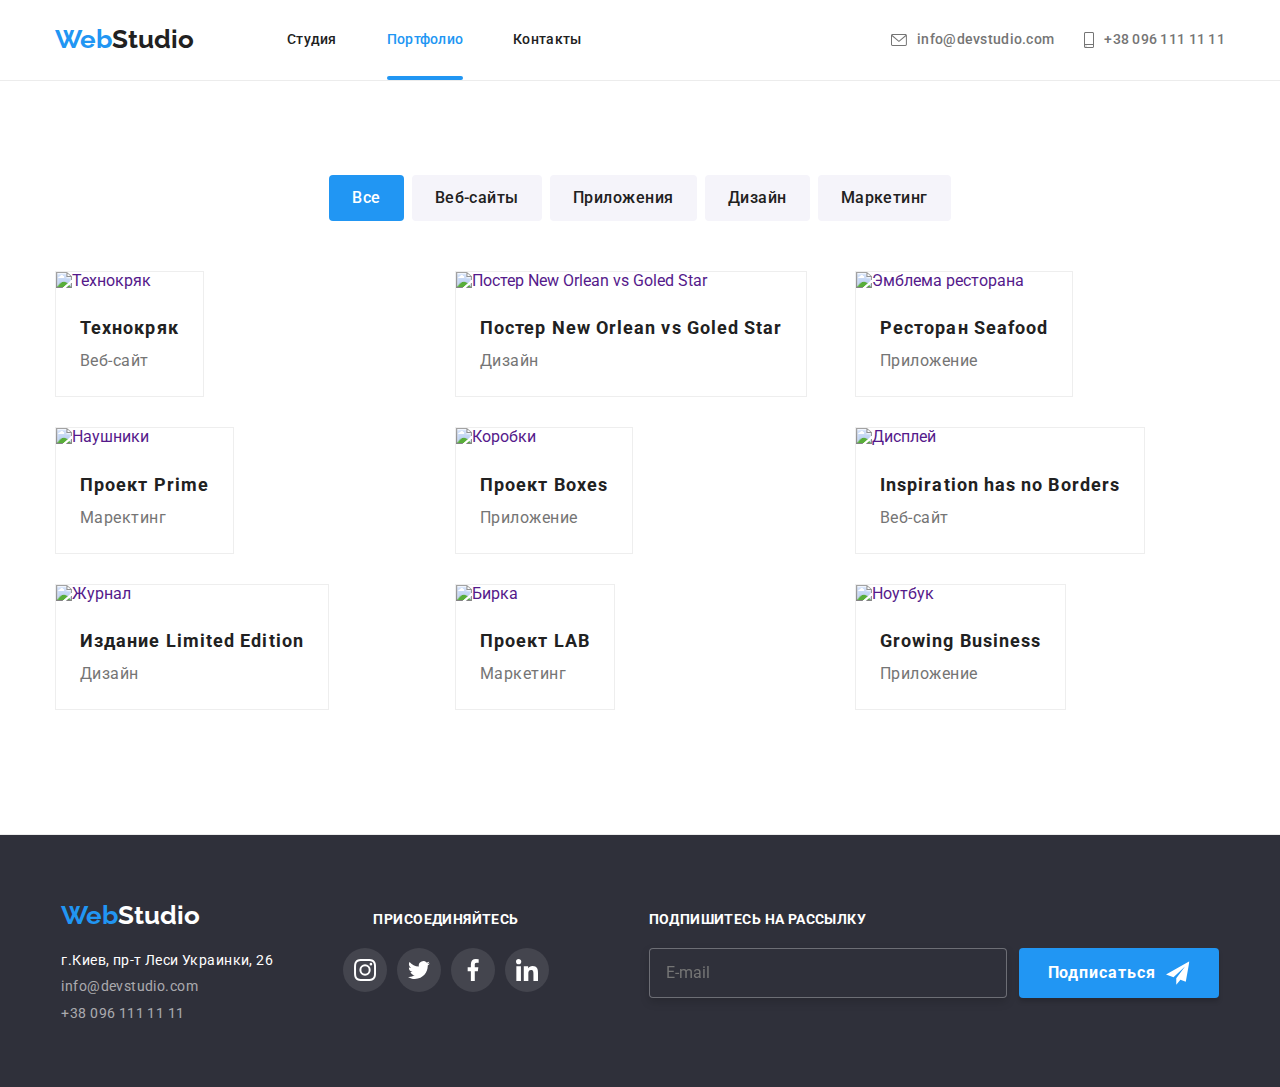
==== portfolio.html @ b6b2368a "Add HTML/CSS" ====
<!DOCTYPE html>
<html lang="ru">
  <head>
    <meta charset="UTF-8" />
    <meta name="viewport" content="width=device-width, initial-scale=1.0" />
    <link
      href="https://fonts.googleapis.com/css2?family=Raleway:wght@700&family=Roboto:wght@400;500;700;900&display=swap"
      rel="stylesheet"
    />
    <link
      rel="stylesheet"
      href="https://cdnjs.cloudflare.com/ajax/libs/modern-normalize/1.0.0/modern-normalize.min.css"
    />
    <link rel="stylesheet" href="./css/portfolio.min.css" />
    <title>Portfolio</title>
  </head>

  <body>
    <!--Шапка сайта, навигация-->
    <header class="header">
      <div class="container">
        <a href="./index.html" class="header-logo link">Web<span class="logo-part">Studio</span></a>
        <nav class="main-nav">
          <ul class="nav-list list">
            <li class="nav-item">
              <a class="nav-link link" href="./index.html">Студия</a>
            </li>
            <li class="nav-item">
              <a class="nav-link current link" href="./portfolio.html">Портфолио</a>
            </li>
            <li class="nav-item">
              <a class="nav-link link" href="#contact">Контакты</a>
            </li>
          </ul>
    
          <ul class="header-contacts list">
            <li class="contact-item">
              <a href="mailto:info@devstudio.com" class="contact-link link">
                <svg class="contact-icon message">
                  <use href="./images/sprite.svg#icon-message"></use>
                </svg>
                info@devstudio.com
              </a>
            </li>
            <li class="contact-item">
              <a href="tel:+380961111111" class="contact-link link">
                <svg class="contact-icon smartphone">
                  <use href="./images/sprite.svg#icon-smartphone"></use>
                </svg>
                +38 096 111 11 11
              </a>
            </li>
          </ul>
        </nav>
        <button class="burger-button" aria-expanded="false" aria-controls="header-menu" data-menu-button="">
          <svg width="40" height="40" aria-label="Переключатель мобильного меню">
            <use class="open-menu" href="./images/sprite.svg#burger"></use>
            <use class="close-menu" href="./images/sprite.svg#cross"></use>
          </svg>
        </button>
      </div>
      <div class="menu-container" data-menu>
        <nav class="burger-nav">
          <ul class="burger-list list">
            <li class="burger-item">
              <a class="burger-link current link" href="./index.html">Студия</a>
            </li>
            <li class="burger-item">
              <a class="burger-link link" href="./portfolio.html">Портфолио</a>
            </li>
            <li class="burger-item">
              <a class="burger-link link" href="#contact">Контакты</a>
            </li>
          </ul>
          <ul class="burger-contacts list">
            <li class="contact-item">
              <a href="mailto:info@devstudio.com" class="contact-link link">
                <svg class="contact-icon message">
                  <use href="./images/sprite.svg#icon-message"></use>
                </svg>
                info@devstudio.com
              </a>
            </li>
            <li class="contact-item">
              <a href="tel:+380961111111" class="contact-link link">
                <svg class="contact-icon smartphone">
                  <use href="./images/sprite.svg#icon-smartphone"></use>
                </svg>
                +38 096 111 11 11
              </a>
            </li>
          </ul>
        </nav>
      </div>
    
    </header>
    <!-- Портфолио -->

    <main>
      <section class="portfolio-menu">
      <div class="container">
        <h1 class="visually-hidden">Портфолио</h1>

        <ul class="filter-nav list">
          <li class="filter-box"><button href="" class="filter-item current link">Все</button></li>
          <li class="filter-box"><button href="" class="filter-item link">Веб-сайты</button></li>
          <li class="filter-box"><button href="" class="filter-item link">Приложения</button> </li>
          <li class="filter-box"><button href="" class="filter-item link">Дизайн</button></li>
          <li class="filter-box"><button href="" class="filter-item link">Маркетинг</button></li>
        </ul>

        <ul class="portfolio list">
          <li class="portfolio-item">
            <a href="" class="portfolio-link link">
              <div class="portfolio-thumb">
                <picture>

                <source srcset="./images/desktop/portfolio/technocrack.jpg 1x, ./images/desktop/portfolio/technocrack@2x.jpg 2x"
                  media="(min-width: 1200px)">
                
                <source srcset="./images/tablet/portfolio/technocrack.jpg 1x, ./images/tablet/portfolio/technocrack@2x.jpg 2x" media="(min-width: 768px)">
                
                <source srcset="./images/mobile/portfolio/technocrack.jpg 1x, ./images/mobile/portfolio/technocrack@2x.jpg 2x" media="(max-width: 767px)">

                  <img src="./images/mobile/portfolio/Technocrack.jpg" alt="Технокряк"/>
                </picture>
                <p class="overlay">Технокряк это современная площадка распространения коронавируса. Компании используют эту платформу для цифрового
                                шпионажа и атак на защищённые сервера конкурентов.</p>
              </div>
                <h2 class="portfolio-title">Технокряк</h2>
                <p class="portfolio-type">Веб-сайт</p>


            </a>
          </li>
          <li class="portfolio-item">
            <a href="" class="portfolio-link link">
              <div class="portfolio-thumb">
                              <picture>

                <source srcset="./images/desktop/portfolio/nba.jpg 1x, ./images/desktop/portfolio/nba@2x.jpg 2x"
                  media="(min-width: 1200px)">
                
                <source srcset="./images/tablet/portfolio/nba.jpg 1x, ./images/tablet/portfolio/nba@2x.jpg 2x"
                  media="(min-width: 768px)">
                
                <source srcset="./images/mobile/portfolio/nba.jpg 1x, ./images/mobile/portfolio/nba@2x.jpg 2x"
                  media="(max-width: 767px)">

                                <img src="./images/mobile/portfolio/nba.jpg" alt="Постер New Orlean vs Goled Star"/>
                              </picture>
                              <p class="overlay">Технокряк это современная площадка распространения коронавируса. Компании используют эту платформу
                                для цифрового
                                шпионажа и атак на защищённые сервера конкурентов.</p>
              </div>
              <h2 class="portfolio-title">Постер New Orlean vs Goled Star</h2>
              <p class="portfolio-type">Дизайн</p>
            </a>
          </li>
          <li class="portfolio-item">
            <a href="" class="portfolio-link link">
              <div class="portfolio-thumb">
                <picture>

                <source srcset="./images/desktop/portfolio/seafood.jpg 1x, ./images/desktop/portfolio/seafood@2x.jpg 2x" media="(min-width: 1200px)">
                
                <source srcset="./images/tablet/portfolio/seafood.jpg 1x, ./images/tablet/portfolio/seafood@2x.jpg 2x" media="(min-width: 768px)">
                
                <source srcset="./images/mobile/portfolio/seafood.jpg 1x, ./images/mobile/portfolio/seafood@2x.jpg 2x" media="(max-width: 767px)">

                  <img src="./images/mobile/portfolio/seafood.jpg" alt="Эмблема ресторана"/>
                </picture>
                <p class="overlay">Технокряк это современная площадка распространения коронавируса. Компании используют эту платформу
                  для цифрового
                  шпионажа и атак на защищённые сервера конкурентов.</p>
              </div>
              <h2 class="portfolio-title">Ресторан Seafood</h2>
              <p class="portfolio-type">Приложение</p>
            </a>
          </li>
          <li class="portfolio-item">
            <a href="" class="portfolio-link link">
              <div class="portfolio-thumb">
                              <picture>

                <source srcset="./images/desktop/portfolio/headphones.jpg 1x, ./images/desktop/portfolio/headphones@2x.jpg 2x"
                  media="(min-width: 1200px)">
                
                <source srcset="./images/tablet/portfolio/headphones.jpg 1x, ./images/tablet/portfolio/headphones@2x.jpg 2x"
                  media="(min-width: 768px)">
                
                <source srcset="./images/mobile/portfolio/headphones.jpg 1x, ./images/mobile/portfolio/headphones@2x.jpg 2x"
                  media="(max-width: 767px)">

                                <img src="./images/mobile/portfolio/headphones.jpg" alt="Наушники"/>
                              </picture>
                              <p class="overlay">Технокряк это современная площадка распространения коронавируса. Компании используют эту платформу
                                для цифрового
                                шпионажа и атак на защищённые сервера конкурентов.</p>
              </div>
              <h2 class="portfolio-title">Проект Prime</h2>
              <p class="portfolio-type">Маректинг</p>
            </a>
          </li>
          <li class="portfolio-item">
            <a href="" class="portfolio-link link">
              <div class="portfolio-thumb">
                              <picture>

                <source srcset="./images/desktop/portfolio/boxes.jpg 1x, ./images/desktop/portfolio/boxes@2x.jpg 2x"
                  media="(min-width: 1200px)">
                
                <source srcset="./images/tablet/portfolio/boxes.jpg 1x, ./images/tablet/portfolio/boxes@2x.jpg 2x"
                  media="(min-width: 768px)">
                
                <source srcset="./images/mobile/portfolio/boxes.jpg 1x, ./images/mobile/portfolio/boxes@2x.jpg 2x"
                  media="(max-width: 767px)">

                                <img src="./images/mobile/portfolio/boxes.jpg" alt="Коробки"/>
                              </picture>
                              <p class="overlay">Технокряк это современная площадка распространения коронавируса. Компании используют эту платформу
                                для цифрового
                                шпионажа и атак на защищённые сервера конкурентов.</p>
              </div>
              <h2 class="portfolio-title">Проект Boxes</h2>
              <p class="portfolio-type">Приложение</p>
            </a>
          </li>
          <li class="portfolio-item">
            <a href="" class="portfolio-link link">
              <div class="portfolio-thumb">
                            <picture>

                <source srcset="./images/desktop/portfolio/display.jpg 1x, ./images/desktop/portfolio/display@2x.jpg 2x"
                  media="(min-width: 1200px)">
                
                <source srcset="./images/tablet/portfolio/display.jpg 1x, ./images/tablet/portfolio/display@2x.jpg 2x"
                  media="(min-width: 768px)">
                
                <source srcset="./images/mobile/portfolio/display.jpg 1x, ./images/mobile/portfolio/display@2x.jpg 2x"
                  media="(max-width: 767px)">

                              <img src="./images/mobile/portfolio/display.jpg" alt="Дисплей"/>
                            </picture>
                            <p class="overlay">Технокряк это современная площадка распространения коронавируса. Компании используют эту платформу
                              для цифрового
                              шпионажа и атак на защищённые сервера конкурентов.</p>
              </div>
              <h2 class="portfolio-title">Inspiration has no Borders</h2>
              <p class="portfolio-type">Веб-сайт</p>
            </a>
          </li>
          <li class="portfolio-item">
            <a href="" class="portfolio-link link">
<div class="portfolio-thumb">
                <picture>

                <source srcset="./images/desktop/portfolio/book.jpg 1x, ./images/desktop/portfolio/book@2x.jpg 2x"
                  media="(min-width: 1200px)">
                
                <source srcset="./images/tablet/portfolio/book.jpg 1x, ./images/tablet/portfolio/book@2x.jpg 2x"
                  media="(min-width: 768px)">
                
                <source srcset="./images/mobile/portfolio/book.jpg 1x, ./images/mobile/portfolio/book@2x.jpg 2x"
                  media="(max-width: 767px)">

                  <img src="./images/mobile/portfolio/book.jpg" alt="Журнал"/>
                </picture>
                <p class="overlay">Технокряк это современная площадка распространения коронавируса. Компании используют эту платформу
                  для цифрового
                  шпионажа и атак на защищённые сервера конкурентов.</p>
</div>
              <h2 class="portfolio-title">Издание Limited Edition</h2>
              <p class="portfolio-type">Дизайн</p>
            </a>
          </li>
          <li class="portfolio-item">
            <a href="" class="portfolio-link link">
<div class="portfolio-thumb">
               <picture>

                <source srcset="./images/desktop/portfolio/lab.jpg 1x, ./images/desktop/portfolio/lab@2x.jpg 2x"
                  media="(min-width: 1200px)">
                
                <source srcset="./images/tablet/portfolio/lab.jpg 1x, ./images/tablet/portfolio/lab@2x.jpg 2x" media="(min-width: 768px)">
                
                <source srcset="./images/mobile/portfolio/lab.jpg 1x, ./images/mobile/portfolio/lab@2x.jpg 2x" media="(max-width: 767px)">

                  <img src="./images/mobile/portfolio/lab.jpg" alt="Бирка"/>
               </picture>
                <p class="overlay">Технокряк это современная площадка распространения коронавируса. Компании используют эту платформу
                  для цифрового
                  шпионажа и атак на защищённые сервера конкурентов.</p>
</div>
              <h2 class="portfolio-title">Проект LAB</h2>
              <p class="portfolio-type">Маркетинг</p>
            </a>
          </li>
          <li class="portfolio-item">
            <a href="" class="portfolio-link link">
<div class="portfolio-thumb">
                <picture>

                <source srcset="./images/desktop/portfolio/bussines.jpg 1x, ./images/desktop/portfolio/bussines@2x.jpg 2x" media="(min-width: 1200px)">
                
                <source srcset="./images/tablet/portfolio/bussines.jpg 1x, ./images/tablet/portfolio/bussines@2x.jpg 2x" media="(min-width: 768px)">
                
                <source srcset="./images/mobile/portfolio/bussines.jpg 1x, ./images/mobile/portfolio/bussines@2x.jpg 2x" media="(max-width: 767px)">

                  <img src="./images/mobile/portfolio/bussines.jpg" alt="Ноутбук"/>
                </picture>
                <p class="overlay">Технокряк это современная площадка распространения коронавируса. Компании используют эту платформу
                  для цифрового
                  шпионажа и атак на защищённые сервера конкурентов.</p>
</div>
              <h2 class="portfolio-title">Growing Business</h2>
              <p class="portfolio-type">Приложение</p>
            </a>
          </li>
        </ul>
      </div>
      </section>
    </main>

    <!--Футер-->
    <footer class="footer">
      <div class="container main-footer">
        <div class="contact-logo">
          <a href="./index.html" class="footer-logo link"
            >Web<span class="footer-studio">Studio</span>
          </a>
          <address>
            <ul class="footer-contact list" id="contact">
              <li>
                <a
                  href="https://goo.gl/maps/G2omB5fdm2hjpHhv8"
                  class="contact-adress link"
                  >г.Киев, пр-т Леси Украинки, 26</a
                >
              </li>
              <li>
                <a href="mailto:info@devstudio.com" class="adress-mail link"
                  >info@devstudio.com</a
                >
              </li>
              <li>
                <a href="tel:+380961111111" class="adress-tel link"
                  >+38 096 111 11 11</a
                >
              </li>
            </ul>
          </address>
        </div>

        <div class="social">
          <h2 class="social-title">Присоединяйтесь</h2>
          <ul class="social-list list">
            <li class="social-item">
              <a class="social-link white-link link" href="https://www.instagram.com/" target="_blank">
              <svg class="footer-icon" width="22" height="22">
               <use href="./images/sprite.svg#icon-instagram"></use>
              </svg>
              </a>
            </li>
            <li class="social-item">
              <a class="social-link white-link link" href="https://twitter.com/" target="_blank">
                <svg class="footer-icon" width="22" height="22">
                 <use href="./images/sprite.svg#icon-twitter"></use>
                </svg>
                </a>
            </li>
            <li class="social-item">
              <a class="social-link white-link link" href="https://www.facebook.com/" target="_blank">
                <svg class="footer-icon" width="22" height="22">
                 <use href="./images/sprite.svg#icon-facebook"></use>
                </svg>
                </a>
            </li>
            <li class="social-item">
              <a class="social-link white-link link" href="https://www.linkedin.com/" target="_blank">
                <svg class="footer-icon" width="22" height="22">
                 <use href="./images/sprite.svg#icon-linkedin"></use>
                </svg>
                </a>
            </li>
          </ul>
        </div>

        <div class="subscription">
          <b class="subscription-title">Подпишитесь на рассылку</b>
          <form action="#" class="subscription-form">
            <input class="subscription-input" type="email" name="email" id="email" placeholder="E-mail">
            <button class="subscription-button">
              Подписаться
<svg class="telegram-svg" width="24" height="24">
  <use href="./images/sprite.svg#telegram"></use>
</svg>
            </button>
          </form>
        </div>
        </div>
    </footer>
    <script src="./js/menu.js"></script>
  </body>
</html>
---- css/portfolio.min.css ----
*,*::before,*::after{margin:0;padding:0;-webkit-box-sizing:border-box;box-sizing:border-box}.visually-hidden{position:absolute;clip:rect(1px 1px 1px 1px);clip:rect(1px, 1px, 1px, 1px);padding:0;border:0;height:1px;width:1px;overflow:hidden}body{font-family:"Roboto", sans-serif;background-color:#ffffff;font-style:normal}.list{list-style:none}.link{text-decoration:none}img{display:block;max-width:100%;height:auto}.container{margin:0 auto;padding:0 15px}@media screen and (min-width: 480px){.container{width:480px}}@media screen and (min-width: 768px){.container{width:768px}}@media screen and (min-width: 1200px){.container{width:1200px}}.header{border-bottom:1px solid #ececec}.header .container{display:-webkit-box;display:-ms-flexbox;display:flex;-webkit-box-align:center;-ms-flex-align:center;align-items:center}.header-logo{color:#2196f3;font-family:"Raleway", sans-serif;font-weight:700;font-size:26px;line-height:1.2}.header-logo:focus{color:#2196f3}.logo-part{color:#212121}.main-nav{display:-webkit-box;display:-ms-flexbox;display:flex;-webkit-box-align:center;-ms-flex-align:center;align-items:center;width:100%}.nav-list{display:none}@media screen and (min-width: 768px){.nav-list{margin-left:93px;display:-webkit-box;display:-ms-flexbox;display:flex}}.nav-item{position:relative}.nav-item:not(:last-child){margin-right:50px}.nav-link{padding:32px 0 32px 0;display:-webkit-box;display:-ms-flexbox;display:flex;-webkit-transition:250ms cubic-bezier(0.4, 0, 0.2, 1);transition:250ms cubic-bezier(0.4, 0, 0.2, 1);font-weight:500;font-size:14px;line-height:1.14;letter-spacing:0.02em;color:#212121}.nav-link:hover,.nav-link:focus{color:#2196f3}.nav-link:hover::after{opacity:1}.nav-link::after{content:"";width:100%;height:4px;background-color:#2196f3;display:block;border-radius:2px;position:absolute;top:76px;opacity:0;-webkit-transition:250ms cubic-bezier(0.4, 0, 0.2, 1);transition:250ms cubic-bezier(0.4, 0, 0.2, 1)}.nav-link.current{color:#2196f3}.nav-link.current::after{content:"";width:100%;height:4px;background-color:#2196f3;display:block;border-radius:2px;position:absolute;top:76px;opacity:1;-webkit-transition:250ms cubic-bezier(0.4, 0, 0.2, 1);transition:250ms cubic-bezier(0.4, 0, 0.2, 1)}.header-contacts{display:none;margin-left:auto}@media screen and (min-width: 768px){.header-contacts{display:-webkit-box;display:-ms-flexbox;display:flex;-webkit-box-orient:vertical;-webkit-box-direction:normal;-ms-flex-direction:column;flex-direction:column}}@media screen and (min-width: 1200px){.header-contacts{-webkit-box-orient:horizontal;-webkit-box-direction:normal;-ms-flex-direction:row;flex-direction:row}}.contact-item{color:rgba(255,255,255,0.6);font-style:normal;font-weight:400;font-size:14px;line-height:1.17;letter-spacing:0.03em;text-decoration:none}.contact-item:hover,.contact-item:focus{color:#2196f3}@media screen and (max-width: 767px){.contact-item:last-child{margin-bottom:60px}}@media screen and (min-width: 1200px){.contact-item:last-child{margin-left:30px}}.contact-link{padding-top:16px;-webkit-box-align:center;-ms-flex-align:center;align-items:center;display:-webkit-box;display:-ms-flexbox;display:flex;-webkit-transition:250ms cubic-bezier(0.4, 0, 0.2, 1);transition:250ms cubic-bezier(0.4, 0, 0.2, 1);font-weight:500;font-size:14px;line-height:1.14;letter-spacing:0.02em;color:#757575}.contact-link:hover,.contact-link:focus{color:#2196f3}@media screen and (min-width: 1200px){.contact-link{padding:32px 0 32px 0}}.contact-icon{fill:#757575;display:-webkit-box;display:-ms-flexbox;display:flex;margin-right:10px;-webkit-transition:250ms cubic-bezier(0.4, 0, 0.2, 1);transition:250ms cubic-bezier(0.4, 0, 0.2, 1)}.contact-link:hover .contact-icon,.contact-link:focus .contact-icon{fill:#2196f3}.message{width:16px;height:12px}.smartphone{width:10px;height:16px}.burger-button{background-color:transparent;border:none;width:40px;height:40px;margin-top:10px;margin-bottom:10px;margin-left:auto;-webkit-transition:250ms cubic-bezier(0.4, 0, 0.2, 1);transition:250ms cubic-bezier(0.4, 0, 0.2, 1)}.burger-button:hover{fill:#2196f3}@media screen and (min-width: 768px){.burger-button{display:none}}@media screen and (min-width: 768px){.menu-container{display:none}}@media screen and (max-width: 767px){.close-menu{display:none;width:19px;height:19px}}@media screen and (max-width: 767px){.burger-button.is-open .close-menu{display:block}}@media screen and (max-width: 767px){.burger-button.is-open .open-menu{display:none}}@media screen and (max-width: 767px){.menu-container.is-open{opacity:1;visibility:visible;pointer-events:unset}}@media screen and (max-width: 767px){.menu-container{position:absolute;z-index:1;display:-webkit-box;display:-ms-flexbox;display:flex;-webkit-box-pack:center;-ms-flex-pack:center;justify-content:center;-webkit-box-align:center;-ms-flex-align:center;align-items:center;-webkit-box-orient:vertical;-webkit-box-direction:normal;-ms-flex-direction:column;flex-direction:column;left:0;width:100%;background-color:#fff;-webkit-box-shadow:0px 4px 8px rgba(0,0,0,0.04),0px 2px 4px rgba(0,0,0,0.08),0px 1px 3px rgba(0,0,0,0.16);box-shadow:0px 4px 8px rgba(0,0,0,0.04),0px 2px 4px rgba(0,0,0,0.08),0px 1px 3px rgba(0,0,0,0.16);opacity:0;visibility:hidden;pointer-events:none;-webkit-transition:all 500ms linear;transition:all 500ms linear}}@media screen and (max-width: 767px){.burger-nav{margin-top:60px;width:99px;display:-webkit-box;display:-ms-flexbox;display:flex;-webkit-box-align:center;-ms-flex-align:center;align-items:center;-webkit-box-orient:vertical;-webkit-box-direction:normal;-ms-flex-direction:column;flex-direction:column}}@media screen and (max-width: 767px){.burger-list{display:-webkit-box;display:-ms-flexbox;display:flex;-webkit-box-pack:center;-ms-flex-pack:center;justify-content:center;-webkit-box-align:center;-ms-flex-align:center;align-items:center;-webkit-box-orient:vertical;-webkit-box-direction:normal;-ms-flex-direction:column;flex-direction:column;width:99px}}@media screen and (max-width: 767px){.burger-item{position:relative;margin-bottom:40px}}@media screen and (max-width: 767px){.burger-link{padding:20px 0 20px 0;font-weight:500;font-size:18px;line-height:1.16;letter-spacing:0.02em;color:#212121;color:#212121;-webkit-transition:250ms cubic-bezier(0.4, 0, 0.2, 1);transition:250ms cubic-bezier(0.4, 0, 0.2, 1)}.burger-link:hover,.burger-link:focus{color:#2196f3}.burger-link::after{position:absolute;content:"";width:100%;height:4px;background-color:#2196f3;-webkit-transition:250ms cubic-bezier(0.4, 0, 0.2, 1);transition:250ms cubic-bezier(0.4, 0, 0.2, 1);display:block;border-radius:2px;top:25px;opacity:0}.burger-link:hover::after{opacity:1}}@media screen and (max-width: 767px){.burger-link.current{color:#2196f3}.burger-link.current::after{content:"";width:100%;height:4px;background-color:#2196f3;display:block;border-radius:2px;position:absolute;top:25px;opacity:1;-webkit-transition:250ms cubic-bezier(0.4, 0, 0.2, 1);transition:250ms cubic-bezier(0.4, 0, 0.2, 1)}}@media screen and (max-width: 767px){.burger-contacts{width:200px;display:-webkit-box;display:-ms-flexbox;display:flex;-webkit-box-orient:vertical;-webkit-box-direction:normal;-ms-flex-direction:column;flex-direction:column;-webkit-box-align:center;-ms-flex-align:center;align-items:center}}.portfolio-menu{padding:40px 0 60px 0}@media screen and (min-width: 1200px){.portfolio-menu{padding:94px 0}}.filter-nav{display:-webkit-box;display:-ms-flexbox;display:flex;-ms-flex-wrap:wrap;flex-wrap:wrap;margin-bottom:40px}@media screen and (min-width: 768px){.filter-nav{-webkit-box-pack:center;-ms-flex-pack:center;justify-content:center;margin-bottom:30px}}@media screen and (min-width: 1200px){.filter-nav{margin-bottom:50px}}@media screen and (max-width: 767px){.filter-box:nth-child(-n+3){margin-bottom:15px}.filter-box:not(:last-child){margin-right:8px}}.filter-item.current{margin-left:0;color:#fff;background-color:#2196f3;font-weight:500;font-size:16px;line-height:1.62;text-align:center;letter-spacing:0.03em}.filter-item.current:hover,.filter-item.current:focus{color:#212121;background-color:#f5f4fa;-webkit-box-shadow:0px 3px 1px rgba(0,0,0,0.1),0px 1px 2px rgba(0,0,0,0.08),0px 2px 2px rgba(0,0,0,0.12);box-shadow:0px 3px 1px rgba(0,0,0,0.1),0px 1px 2px rgba(0,0,0,0.08),0px 2px 2px rgba(0,0,0,0.12)}.filter-item{padding:9px 22px;color:#212121;background-color:#f5f4fa;border:1px solid transparent;text-decoration:none;-webkit-transition:250ms cubic-bezier(0.4, 0, 0.2, 1);transition:250ms cubic-bezier(0.4, 0, 0.2, 1);font-weight:500;font-size:16px;line-height:1.62;text-align:center;letter-spacing:0.03em;border-radius:4px}.filter-item:hover,.filter-item:focus{background-color:#2196f3;color:#fff;-webkit-box-shadow:0px 3px 1px rgba(0,0,0,0.1),0px 1px 2px rgba(0,0,0,0.08),0px 2px 2px rgba(0,0,0,0.12);box-shadow:0px 3px 1px rgba(0,0,0,0.1),0px 1px 2px rgba(0,0,0,0.08),0px 2px 2px rgba(0,0,0,0.12)}@media screen and (min-width: 768px){.filter-item{margin-left:8px}}@media screen and (min-width: 768px){.portfolio{display:-webkit-box;display:-ms-flexbox;display:flex;-ms-flex-wrap:wrap;flex-wrap:wrap}}.portfolio-item{color:#fff}.portfolio-item:not(:last-child){margin-bottom:30px}@media screen and (min-width: 768px) and (max-width: 1199px){.portfolio-item{display:-webkit-box;display:-ms-flexbox;display:flex;-ms-flex-wrap:wrap;flex-wrap:wrap;width:calc((100% - 30px) / 2)}.portfolio-item:nth-child(odd){margin-right:30px}}@media screen and (min-width: 1200px){.portfolio-item{width:calc((100% - 60px) / 3)}.portfolio-item:nth-child(-n+6){margin-bottom:30px}.portfolio-item:nth-child(3n+1),.portfolio-item:nth-child(3n+2){margin-right:30px}}.portfolio-title{margin:20px 24px 0 24px;color:#212121;font-weight:700;font-size:18px;line-height:2;letter-spacing:0.06em}.portfolio-link{display:inline-block;border:1px solid #eeeeee;-webkit-transition:250ms cubic-bezier(0.4, 0, 0.2, 1);transition:250ms cubic-bezier(0.4, 0, 0.2, 1)}.portfolio-link:hover,.portfolio-link:focus{-webkit-box-shadow:0px 1px 1px rgba(0,0,0,0.12),0px 4px 4px rgba(0,0,0,0.06),1px 4px 6px rgba(0,0,0,0.16);box-shadow:0px 1px 1px rgba(0,0,0,0.12),0px 4px 4px rgba(0,0,0,0.06),1px 4px 6px rgba(0,0,0,0.16)}.portfolio-thumb{position:relative;overflow:hidden}.overlay{position:absolute;opacity:0;overflow:hidden;pointer-events:none;display:-webkit-box;display:-ms-flexbox;display:flex;padding:77px 24px;top:0;right:0;width:100%;height:100%;font-weight:400;font-size:18px;line-height:1.56;letter-spacing:0.03em;-webkit-transform:translateY(100%);transform:translateY(100%);-webkit-transition:250ms cubic-bezier(0.4, 0, 0.2, 1);transition:250ms cubic-bezier(0.4, 0, 0.2, 1);color:#ffffff;background-color:rgba(33,150,243,0.9)}.portfolio-link:hover .overlay,.portfolio-link:focus .overlay{opacity:1;-webkit-transform:translateY(0%);transform:translateY(0%)}@media screen and (min-width: 768px){.overlay{padding:49px 24px}}@media screen and (min-width: 1200px){.overlay{padding:63px 24px}}.portfolio-type{margin:0 24px 20px 24px;color:#757575;font-weight:400;font-size:16px;line-height:1.87;letter-spacing:0.03em}.footer{padding:50px 0;border-top:1px solid #ececec;background-color:#2f303a}@media screen and (min-width: 1200px){.footer{padding:65px 0}}@media screen and (min-width: 768px), (max-width: 1199){.main-footer{display:-webkit-box;display:-ms-flexbox;display:flex;-ms-flex-wrap:wrap;flex-wrap:wrap}}@media screen and (min-width: 1200px){.main-footer{display:-webkit-box;display:-ms-flexbox;display:flex;-ms-flex-wrap:unset;flex-wrap:unset}}.contact-logo{text-align:center;margin-bottom:60px}@media screen and (min-width: 768px){.contact-logo{margin-left:auto}}@media screen and (min-width: 1200px){.contact-logo{display:inline-block;padding:0;margin-bottom:0;text-align:start}}.footer-contact{padding:0}.footer-logo{margin-bottom:20px;margin-left:auto;margin-right:auto;display:inline-block;color:#2196f3;font-family:"Raleway", sans-serif;font-weight:700;font-size:26px;line-height:1.2}.footer-logo:focus{color:#2196f3}.footer-studio{color:#fff}.contact-adress{margin-bottom:9px;display:inline-block;-webkit-transition:250ms cubic-bezier(0.4, 0, 0.2, 1);transition:250ms cubic-bezier(0.4, 0, 0.2, 1);color:#fff;font-style:normal;font-weight:400;font-size:14px;line-height:1.17;letter-spacing:0.03em}.contact-adress:hover,.contact-adress:focus{color:#2196f3}.adress-mail,.adress-tel{display:inline-block;-webkit-transition:250ms cubic-bezier(0.4, 0, 0.2, 1);transition:250ms cubic-bezier(0.4, 0, 0.2, 1);color:rgba(255,255,255,0.6);font-style:normal;font-weight:400;font-size:14px;line-height:1.17;letter-spacing:0.03em}.adress-mail{margin-bottom:9px}.adress-mail:hover,.adress-mail:focus{color:#2196f3}.adress-tel:hover,.adress-tel:focus{color:#2196f3}.social{margin-bottom:60px;padding-top:12px;text-align:center}@media screen and (min-width: 768px){.social{display:-webkit-inline-box;display:-ms-inline-flexbox;display:inline-flex;-webkit-box-orient:vertical;-webkit-box-direction:normal;-ms-flex-direction:column;flex-direction:column;margin-left:165px;margin-right:auto}}@media screen and (min-width: 1200px){.social{padding-top:12px;margin-left:70px;margin-bottom:0;display:-webkit-box;display:-ms-flexbox;display:flex;justify-items:center;-webkit-box-orient:vertical;-webkit-box-direction:normal;-ms-flex-direction:column;flex-direction:column;width:206px}}.social-title{margin-bottom:20px;display:inline-block;font-weight:700;font-size:14px;line-height:1.14;letter-spacing:0.03em;text-transform:uppercase;color:#ffffff}@media screen and (min-width: 1200px){.social-list{display:-webkit-box;display:-ms-flexbox;display:flex;-webkit-box-pack:center;-ms-flex-pack:center;justify-content:center}}.social-item{display:inline-block}@media screen and (min-width: 1200px){.social-item{display:-webkit-box;display:-ms-flexbox;display:flex}}.social-item:not(:first-child){margin-left:10px}.social-link{padding:0;display:-webkit-box;display:-ms-flexbox;display:flex;-ms-flex-wrap:unset;flex-wrap:unset;-webkit-box-pack:center;-ms-flex-pack:center;justify-content:center;-webkit-box-align:center;-ms-flex-align:center;align-items:center;width:44px;height:44px;border-radius:50%;-webkit-transition:250ms cubic-bezier(0.4, 0, 0.2, 1);transition:250ms cubic-bezier(0.4, 0, 0.2, 1)}.social-link:hover,.social-link:focus{background-color:#2196f3}.white-link{background-color:rgba(255,255,255,0.1)}.footer-icon{fill:#fff}.subscription{max-width:767px;padding-top:12px}@media screen and (min-width: 768px){.subscription{margin:0 auto}}@media screen and (min-width: 1200px){.subscription{margin-left:93px;padding-top:12px;width:570px;-webkit-box-align:center;-ms-flex-align:center;align-items:center}}.subscription-title{margin-bottom:20px;display:block;text-align:center;font-weight:700;font-size:14px;line-height:1.14;letter-spacing:0.03em;text-transform:uppercase;color:#ffffff}@media screen and (min-width: 1200px){.subscription-title{display:-webkit-box;display:-ms-flexbox;display:flex}}@media screen and (min-width: 1200px){.subscription-form{display:-webkit-box;display:-ms-flexbox;display:flex}}.subscription-input{padding-left:16px;margin-bottom:20px;display:block;width:100%;max-width:450px;height:50px;border:1px solid rgba(255,255,255,0.3);-webkit-filter:drop-shadow(0px 4px 4px rgba(0,0,0,0.15));filter:drop-shadow(0px 4px 4px rgba(0,0,0,0.15));border-radius:4px;background:#2f303a;color:#fff}@media screen and (min-width: 768px){.subscription-input{width:450px}}@media screen and (min-width: 1200px){.subscription-input{margin-right:12px;width:358px;height:50px}}.subscription-button{display:-webkit-box;display:-ms-flexbox;display:flex;justify-items:center;-webkit-box-align:center;-ms-flex-align:center;align-items:center;padding:10px 28px;margin:0 auto;border-radius:4px;border:1px solid transparent;width:200px;height:50px;-webkit-transition:250ms cubic-bezier(0.4, 0, 0.2, 1);transition:250ms cubic-bezier(0.4, 0, 0.2, 1);font-weight:700;font-size:16px;line-height:1.87;letter-spacing:0.06em;cursor:pointer;color:#fff;background-color:#2196f3;-webkit-box-shadow:0px 4px 4px rgba(0,0,0,0.15);box-shadow:0px 4px 4px rgba(0,0,0,0.15)}.subscription-button:hover,.subscription-button:focus{background:#188ce8}.telegram-svg{margin-left:10px;fill:#fff}
/*# sourceMappingURL=portfolio.min.css.map */
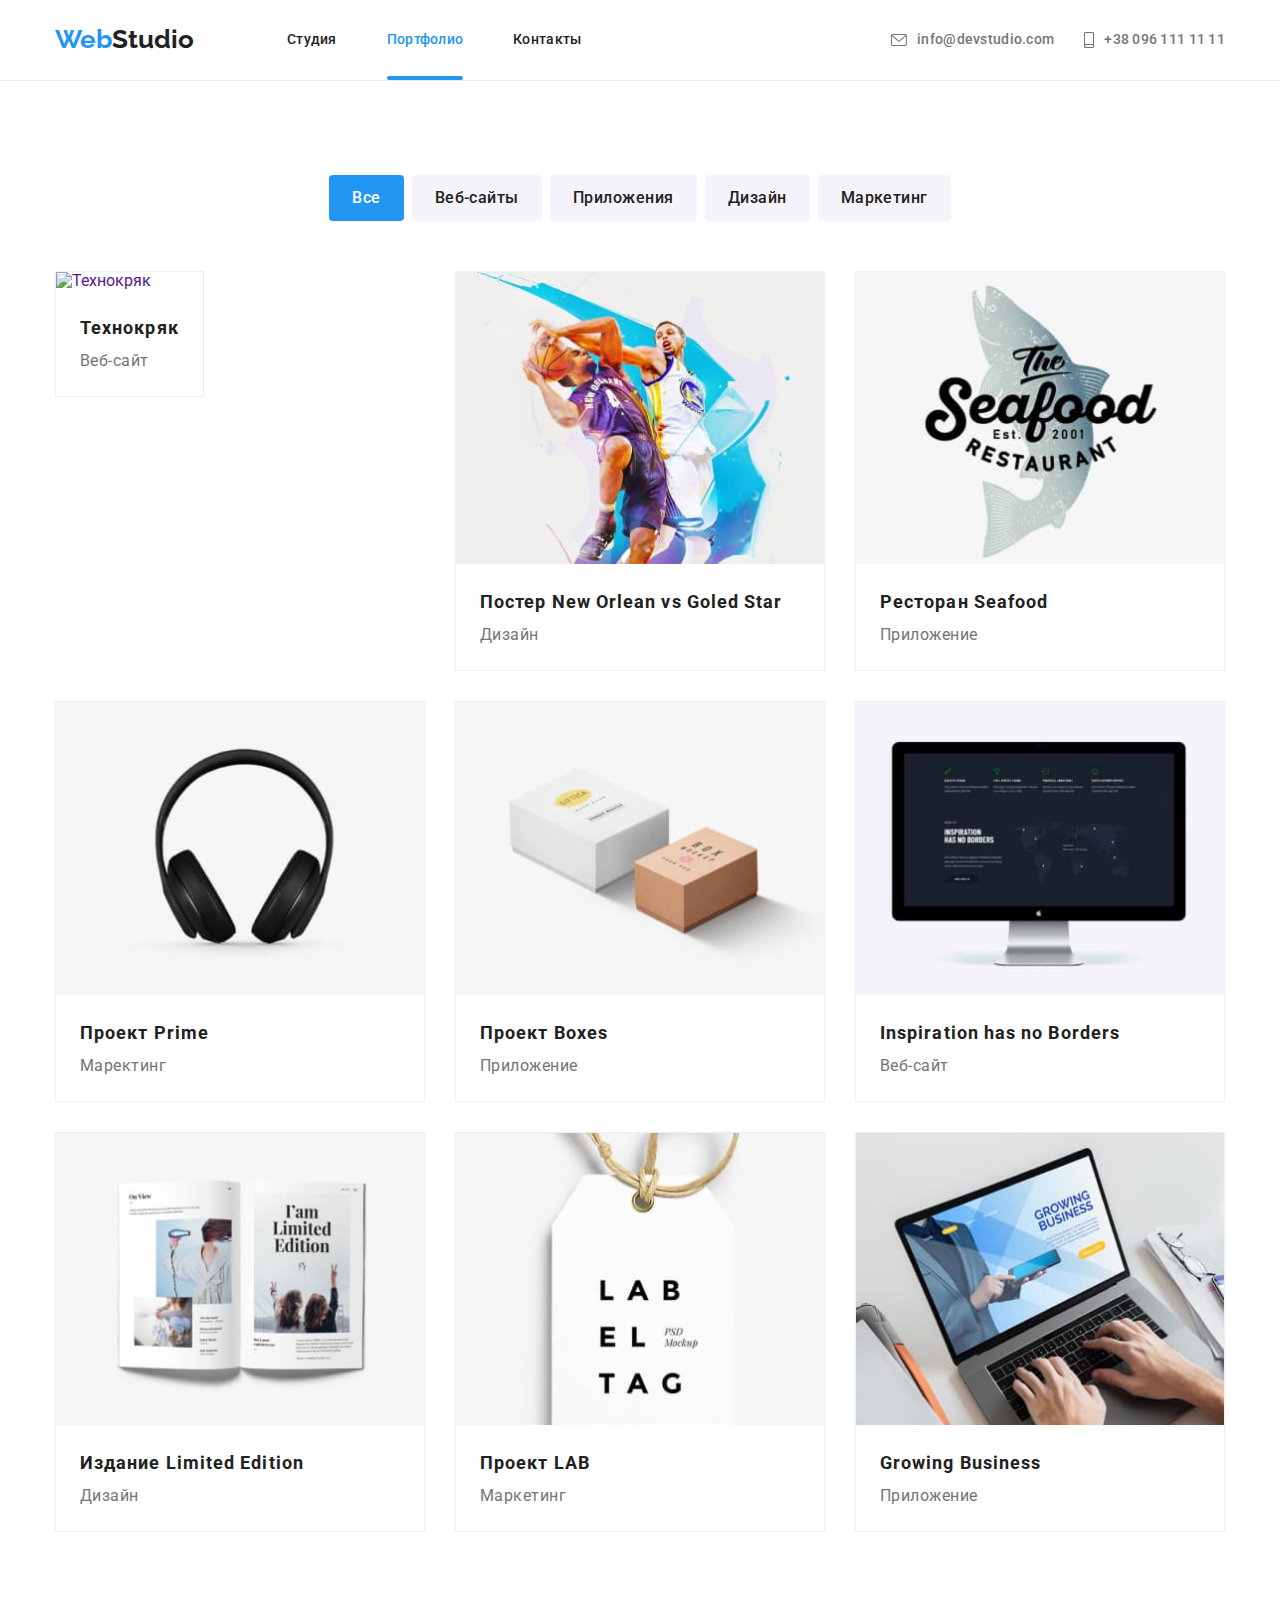
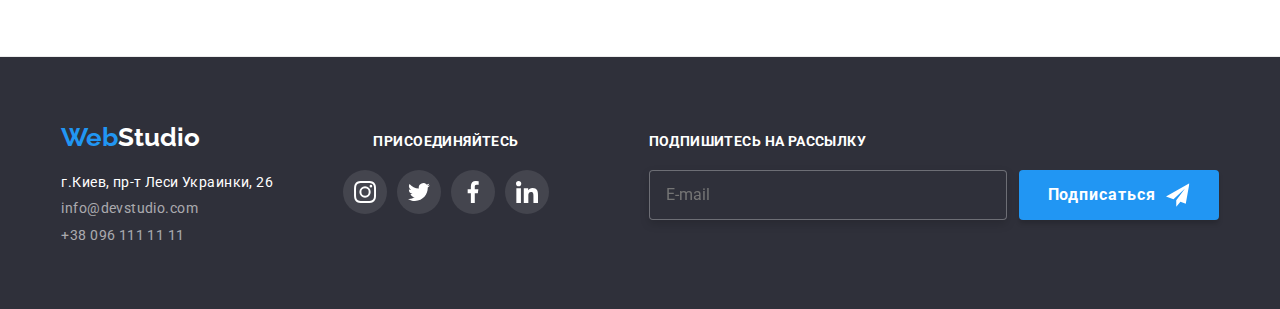
==== commit 763e585e: "Change name technocrack" ====
--- a/portfolio.html
+++ b/portfolio.html
@@ -122,7 +122,7 @@
                 
                 <source srcset="./images/mobile/portfolio/technocrack.jpg 1x, ./images/mobile/portfolio/technocrack@2x.jpg 2x" media="(max-width: 767px)">
 
-                  <img src="./images/mobile/portfolio/Technocrack.jpg" alt="Технокряк"/>
+                  <img src="./images/mobile/portfolio/technocrack.jpg" alt="Технокряк"/>
                 </picture>
                 <p class="overlay">Технокряк это современная площадка распространения коронавируса. Компании используют эту платформу для цифрового
                                 шпионажа и атак на защищённые сервера конкурентов.</p>
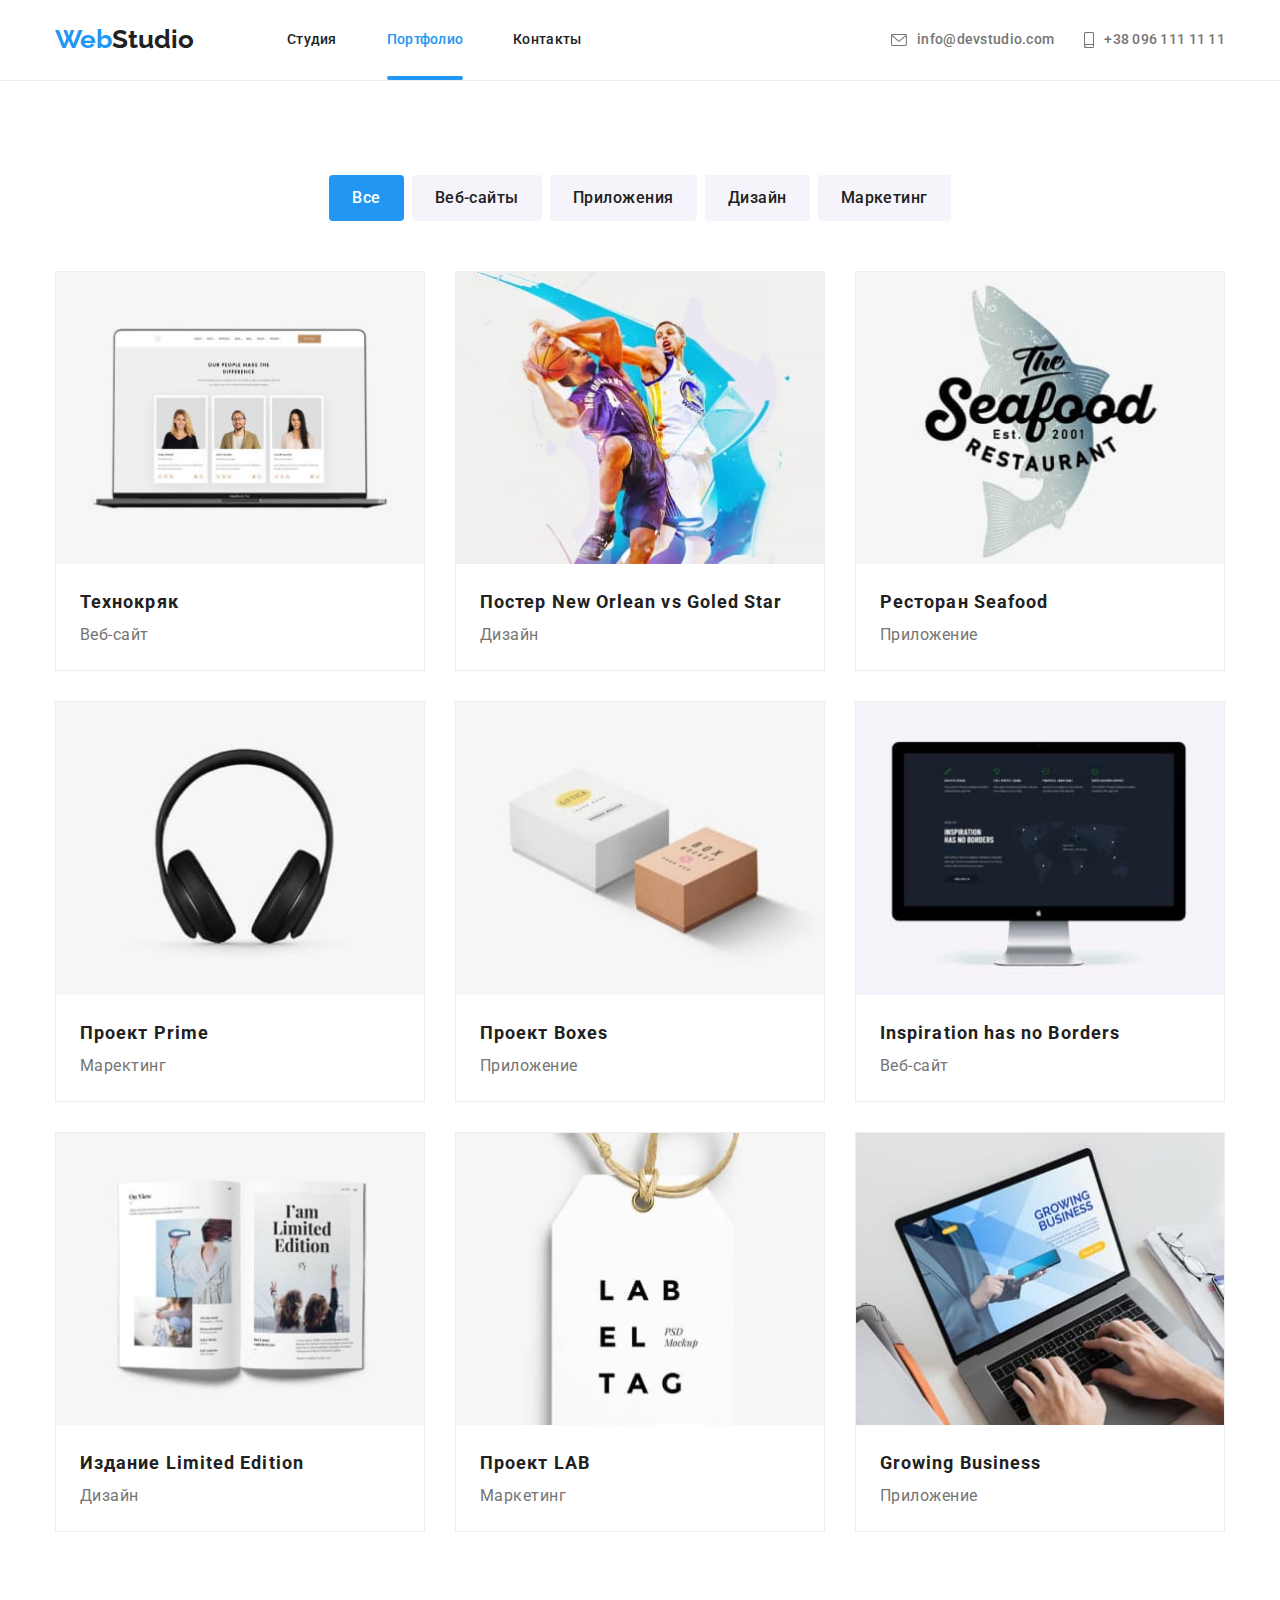
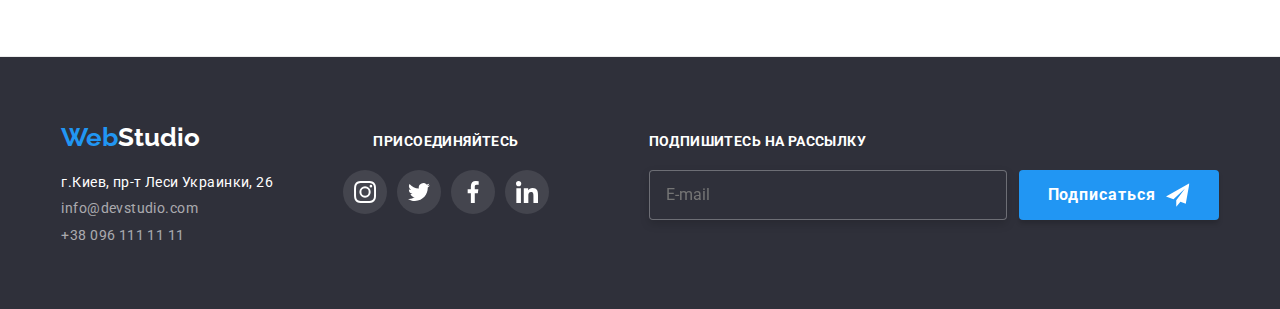
==== commit a1ea97e0: "Changed name of image Techno" ====
--- a/portfolio.html
+++ b/portfolio.html
@@ -20,6 +20,7 @@
     <header class="header">
       <div class="container">
         <a href="./index.html" class="header-logo link">Web<span class="logo-part">Studio</span></a>
+
         <nav class="main-nav">
           <ul class="nav-list list">
             <li class="nav-item">
@@ -52,21 +53,22 @@
             </li>
           </ul>
         </nav>
-        <button class="burger-button" aria-expanded="false" aria-controls="header-menu" data-menu-button="">
+        <button class="burger-button" aria-expanded="false" data-menu-button>
           <svg width="40" height="40" aria-label="Переключатель мобильного меню">
             <use class="open-menu" href="./images/sprite.svg#burger"></use>
             <use class="close-menu" href="./images/sprite.svg#cross"></use>
           </svg>
         </button>
       </div>
+
       <div class="menu-container" data-menu>
         <nav class="burger-nav">
           <ul class="burger-list list">
             <li class="burger-item">
-              <a class="burger-link current link" href="./index.html">Студия</a>
+              <a class="burger-link  link" href="./index.html">Студия</a>
             </li>
             <li class="burger-item">
-              <a class="burger-link link" href="./portfolio.html">Портфолио</a>
+              <a class="burger-link current link" href="./portfolio.html">Портфолио</a>
             </li>
             <li class="burger-item">
               <a class="burger-link link" href="#contact">Контакты</a>
@@ -102,11 +104,11 @@
         <h1 class="visually-hidden">Портфолио</h1>
 
         <ul class="filter-nav list">
-          <li class="filter-box"><button href="" class="filter-item current link">Все</button></li>
-          <li class="filter-box"><button href="" class="filter-item link">Веб-сайты</button></li>
-          <li class="filter-box"><button href="" class="filter-item link">Приложения</button> </li>
-          <li class="filter-box"><button href="" class="filter-item link">Дизайн</button></li>
-          <li class="filter-box"><button href="" class="filter-item link">Маркетинг</button></li>
+          <li class="filter-box"><button type="button" class="filter-item current link">Все</button></li>
+          <li class="filter-box"><button type="button" class="filter-item link">Веб-сайты</button></li>
+          <li class="filter-box"><button type="button" class="filter-item link">Приложения</button> </li>
+          <li class="filter-box"><button type="button"  class="filter-item link">Дизайн</button></li>
+          <li class="filter-box"><button type="button"  class="filter-item link">Маркетинг</button></li>
         </ul>
 
         <ul class="portfolio list">
@@ -115,14 +117,14 @@
               <div class="portfolio-thumb">
                 <picture>
 
-                <source srcset="./images/desktop/portfolio/technocrack.jpg 1x, ./images/desktop/portfolio/technocrack@2x.jpg 2x"
-                  media="(min-width: 1200px)">
-                
-                <source srcset="./images/tablet/portfolio/technocrack.jpg 1x, ./images/tablet/portfolio/technocrack@2x.jpg 2x" media="(min-width: 768px)">
-                
-                <source srcset="./images/mobile/portfolio/technocrack.jpg 1x, ./images/mobile/portfolio/technocrack@2x.jpg 2x" media="(max-width: 767px)">
-
-                  <img src="./images/mobile/portfolio/technocrack.jpg" alt="Технокряк"/>
+                <source srcset="./images/desktop/portfolio/techno.jpg 1x, ./images/desktop/portfolio/techno@2x.jpg 2x"
+                  media="(min-width: 1200px)">
+                
+                <source srcset="./images/tablet/portfolio/techno.jpg 1x, ./images/tablet/portfolio/techno@2x.jpg 2x" media="(min-width: 768px)">
+                
+                <source srcset="./images/mobile/portfolio/techno.jpg 1x, ./images/mobile/portfolio/techno@2x.jpg 2x" media="(max-width: 767px)">
+
+                  <img src="./images/mobile/portfolio/techno.jpg" alt="Технокряк"/>
                 </picture>
                 <p class="overlay">Технокряк это современная площадка распространения коронавируса. Компании используют эту платформу для цифрового
                                 шпионажа и атак на защищённые сервера конкурентов.</p>
